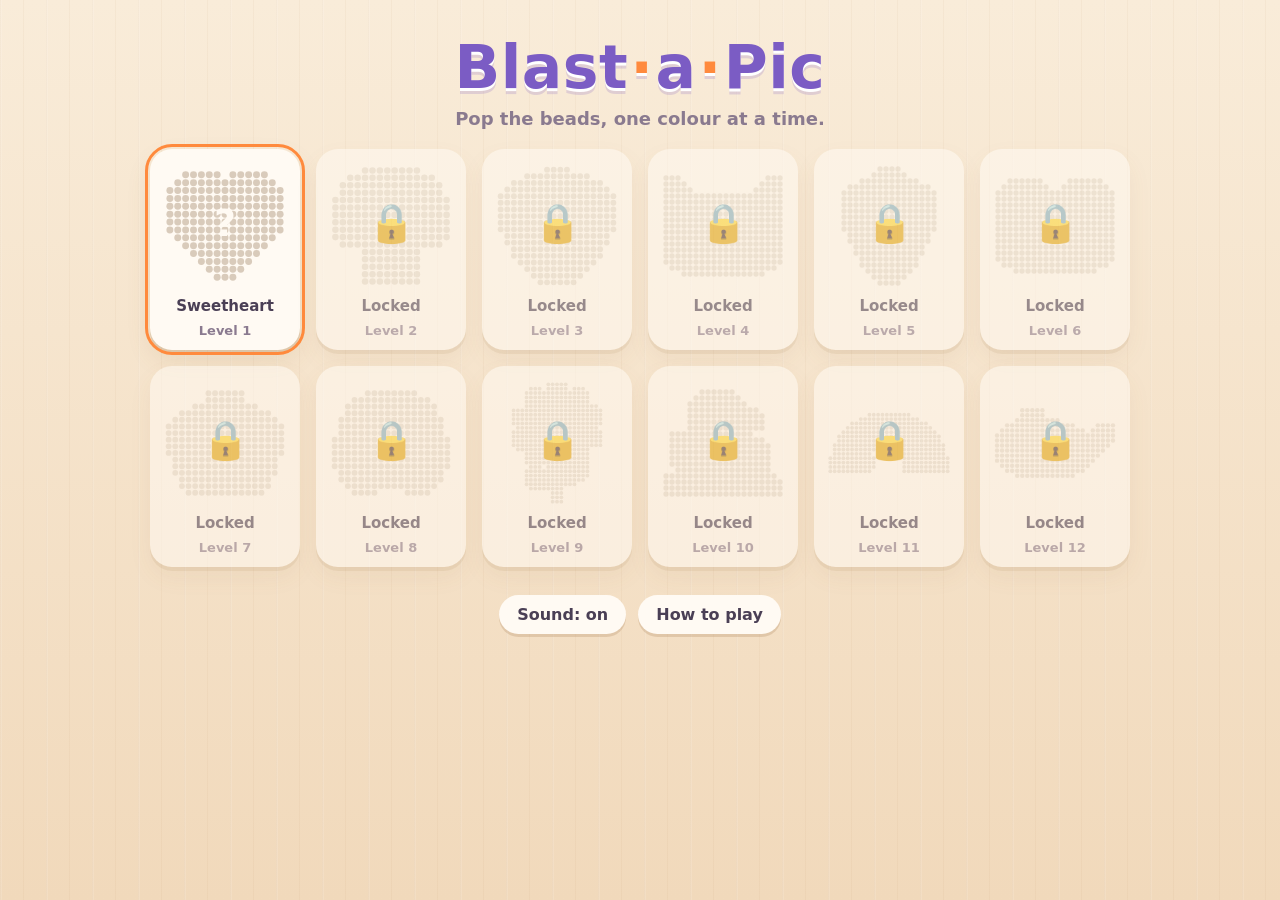
==== index.html @ 26b8d7f8 "Add Blast-a-Pic: an ad-free bead-blasting puzzle web app for iPad Turrets in slots under a bead pict" ====
<!doctype html>
<html lang="en">
<head>
  <meta charset="utf-8">
  <meta name="viewport" content="width=device-width, initial-scale=1, maximum-scale=1, user-scalable=no, viewport-fit=cover">
  <title>Blast-a-Pic</title>
  <meta name="description" content="A calm bead-blasting puzzle. No ads, no lives, no timers.">
  <meta name="apple-mobile-web-app-capable" content="yes">
  <meta name="mobile-web-app-capable" content="yes">
  <meta name="apple-mobile-web-app-status-bar-style" content="default">
  <meta name="apple-mobile-web-app-title" content="Blast-a-Pic">
  <meta name="theme-color" content="#f7e6cf">
  <link rel="manifest" href="manifest.webmanifest">
  <link rel="apple-touch-icon" href="icons/icon-180.png">
  <link rel="icon" type="image/png" href="icons/icon-192.png">
  <link rel="stylesheet" href="css/style.css">
</head>
<body>
  <section id="menu" class="screen">
    <header class="menu-head">
      <h1>Blast<span>·</span>a<span>·</span>Pic</h1>
      <p>Pop the beads, one colour at a time.</p>
    </header>
    <div id="levels" class="levels"></div>
    <footer class="menu-foot">
      <button id="sound-menu" class="chip" type="button">Sound: on</button>
      <button id="howto" class="chip" type="button">How to play</button>
    </footer>
  </section>

  <section id="play" class="screen hidden">
    <canvas id="game"></canvas>
    <header class="hud">
      <button id="btn-home" class="round" type="button" aria-label="Back to pictures">
        <svg viewBox="0 0 24 24"><path d="M3 11.5 12 4l9 7.5M6 10v9h4.5v-5h3v5H18v-9" /></svg>
      </button>
      <div id="title" class="title">Level 1</div>
      <div class="hud-right">
        <button id="btn-undo" class="round" type="button" aria-label="Undo">
          <svg viewBox="0 0 24 24"><path d="M9 7 4 12l5 5M4.5 12H15a5 5 0 0 1 0 10h-2" /></svg>
        </button>
        <button id="btn-restart" class="round" type="button" aria-label="Start again">
          <svg viewBox="0 0 24 24"><path d="M20 12a8 8 0 1 1-2.6-5.9M20 4v5h-5" /></svg>
        </button>
        <button id="btn-speed" class="pill" type="button" aria-label="Speed">1×</button>
      </div>
    </header>
  </section>

  <div id="dialog" class="dialog hidden" role="dialog" aria-modal="true">
    <div class="card">
      <canvas id="dialog-art" width="10" height="10"></canvas>
      <h2 id="dialog-title"></h2>
      <p id="dialog-text"></p>
      <div id="dialog-buttons" class="buttons"></div>
    </div>
  </div>

  <script type="module" src="js/main.js"></script>
</body>
</html>
---- css/style.css ----
:root {
  --bg1: #f9ecd9;
  --bg2: #f1d9bb;
  --ink: #4a3f55;
  --ink-soft: #8a7a8f;
  --accent: #7b5cc4;
  --accent-2: #ff8a3d;
  --card: #fffaf3;
  --font: ui-rounded, "SF Pro Rounded", "Nunito", system-ui, -apple-system, sans-serif;
  --safe-top: env(safe-area-inset-top, 0px);
  --safe-bottom: env(safe-area-inset-bottom, 0px);
}

* { box-sizing: border-box; }

html, body {
  margin: 0;
  height: 100%;
  overflow: hidden;
  overscroll-behavior: none;
  -webkit-user-select: none;
  user-select: none;
  -webkit-touch-callout: none;
  -webkit-tap-highlight-color: transparent;
  touch-action: manipulation;
}

body {
  font-family: var(--font);
  color: var(--ink);
  background:
    repeating-linear-gradient(90deg, rgba(255,255,255,0.12) 0 2px, transparent 2px 46px),
    repeating-linear-gradient(90deg, rgba(160,110,60,0.05) 0 1px, transparent 1px 23px),
    linear-gradient(180deg, var(--bg1), var(--bg2));
}

button { font-family: inherit; color: inherit; cursor: pointer; }

.hidden { display: none !important; }

.screen { position: fixed; inset: 0; }

/* ------------------------------------------------------------ menu */

#menu {
  overflow-y: auto;
  -webkit-overflow-scrolling: touch;
  touch-action: pan-y;
  padding: calc(var(--safe-top) + 24px) 16px calc(var(--safe-bottom) + 24px);
}

.menu-head { text-align: center; margin: 8px 0 20px; }
.menu-head h1 {
  font-size: clamp(36px, 7vw, 60px);
  margin: 0;
  font-weight: 900;
  letter-spacing: 0.5px;
  color: var(--accent);
  text-shadow: 0 3px 0 #fff, 0 6px 0 rgba(123, 92, 196, 0.2);
}
.menu-head h1 span { color: var(--accent-2); padding: 0 2px; }
.menu-head p { margin: 6px 0 0; color: var(--ink-soft); font-size: 18px; font-weight: 600; }

.levels {
  display: grid;
  grid-template-columns: repeat(auto-fill, minmax(150px, 1fr));
  gap: 16px;
  max-width: 980px;
  margin: 0 auto;
}

.level-card {
  border: 0;
  border-radius: 22px;
  background: var(--card);
  box-shadow: 0 4px 0 rgba(150, 105, 60, 0.18), 0 10px 24px rgba(150, 105, 60, 0.12);
  padding: 14px 12px 12px;
  display: flex;
  flex-direction: column;
  align-items: center;
  gap: 8px;
  transition: transform 0.12s ease;
}
.level-card:active { transform: scale(0.96); }
.level-card canvas { width: 100%; aspect-ratio: 1; display: block; }
.level-card .name { font-weight: 800; font-size: 15px; text-align: center; line-height: 1.2; }
.level-card .num { font-size: 13px; font-weight: 700; color: var(--ink-soft); }
.level-card.done .num { color: #2e9a5a; }
.level-card.locked { opacity: 0.55; }
.level-card.next { outline: 3px solid var(--accent-2); outline-offset: 2px; }

.menu-foot { display: flex; justify-content: center; gap: 12px; margin: 28px 0 8px; flex-wrap: wrap; }

.chip, .pill {
  border: 0;
  border-radius: 999px;
  background: var(--card);
  font-weight: 800;
  font-size: 16px;
  padding: 10px 18px;
  box-shadow: 0 3px 0 rgba(150, 105, 60, 0.2);
}
.chip:active, .pill:active, .round:active { transform: translateY(2px); box-shadow: 0 1px 0 rgba(150, 105, 60, 0.2); }

/* ------------------------------------------------------------ play */

#game { position: absolute; inset: 0; width: 100%; height: 100%; touch-action: none; }

.hud {
  position: absolute;
  top: 0; left: 0; right: 0;
  padding: calc(var(--safe-top) + 10px) 14px 0;
  display: flex;
  align-items: center;
  gap: 10px;
  pointer-events: none;
}
.hud > *, .hud-right > * { pointer-events: auto; }
.hud-right { display: flex; gap: 10px; margin-left: auto; }

.title {
  position: absolute;
  left: 50%;
  transform: translateX(-50%);
  background: rgba(255, 250, 243, 0.85);
  border-radius: 999px;
  padding: 8px 18px;
  font-weight: 800;
  font-size: 17px;
  white-space: nowrap;
  max-width: 46vw;
  overflow: hidden;
  text-overflow: ellipsis;
  box-shadow: 0 3px 0 rgba(150, 105, 60, 0.15);
}

.round {
  width: 48px; height: 48px;
  border: 0;
  border-radius: 50%;
  background: var(--card);
  display: grid;
  place-items: center;
  box-shadow: 0 3px 0 rgba(150, 105, 60, 0.2);
}
.round svg { width: 26px; height: 26px; fill: none; stroke: var(--ink); stroke-width: 2.4; stroke-linecap: round; stroke-linejoin: round; }
.round:disabled { opacity: 0.4; }
.pill { height: 48px; min-width: 60px; }

@media (max-width: 560px) {
  .title { position: static; transform: none; max-width: none; flex: 1; text-align: center; font-size: 15px; padding: 8px 10px; }
  .round, .pill { width: 42px; height: 42px; min-width: 42px; padding: 0; }
  .hud-right { gap: 6px; margin-left: 0; }
}

/* ------------------------------------------------------------ dialog */

.dialog {
  position: fixed;
  inset: 0;
  background: rgba(74, 63, 85, 0.35);
  display: grid;
  place-items: center;
  padding: 16px;
  animation: fade 0.25s ease;
  z-index: 10;
}
.card {
  background: var(--card);
  border-radius: 28px;
  padding: 24px 24px 20px;
  width: min(420px, 100%);
  text-align: center;
  box-shadow: 0 6px 0 rgba(150, 105, 60, 0.2), 0 20px 50px rgba(74, 63, 85, 0.25);
  animation: pop 0.35s cubic-bezier(0.2, 1.4, 0.4, 1);
}
.card canvas { width: 180px; height: 180px; display: block; margin: 0 auto 6px; }
.card canvas.none { display: none; }
.card h2 { margin: 6px 0 6px; font-size: 26px; font-weight: 900; }
.card p { margin: 0 0 18px; color: var(--ink-soft); font-size: 17px; font-weight: 600; line-height: 1.4; }
.card ol { text-align: left; padding-left: 22px; margin: 0 0 18px; color: var(--ink); font-size: 16px; font-weight: 600; line-height: 1.45; }
.card li { margin-bottom: 6px; }
.buttons { display: flex; gap: 10px; justify-content: center; flex-wrap: wrap; }
.buttons button {
  border: 0;
  border-radius: 999px;
  padding: 13px 22px;
  font-size: 18px;
  font-weight: 800;
  background: #efe4d6;
  box-shadow: 0 3px 0 rgba(150, 105, 60, 0.25);
}
.buttons button.primary { background: var(--accent); color: #fff; box-shadow: 0 3px 0 #563d99; }
.buttons button:active { transform: translateY(2px); box-shadow: none; }

@keyframes fade { from { opacity: 0; } }
@keyframes pop { from { transform: scale(0.85); opacity: 0; } }
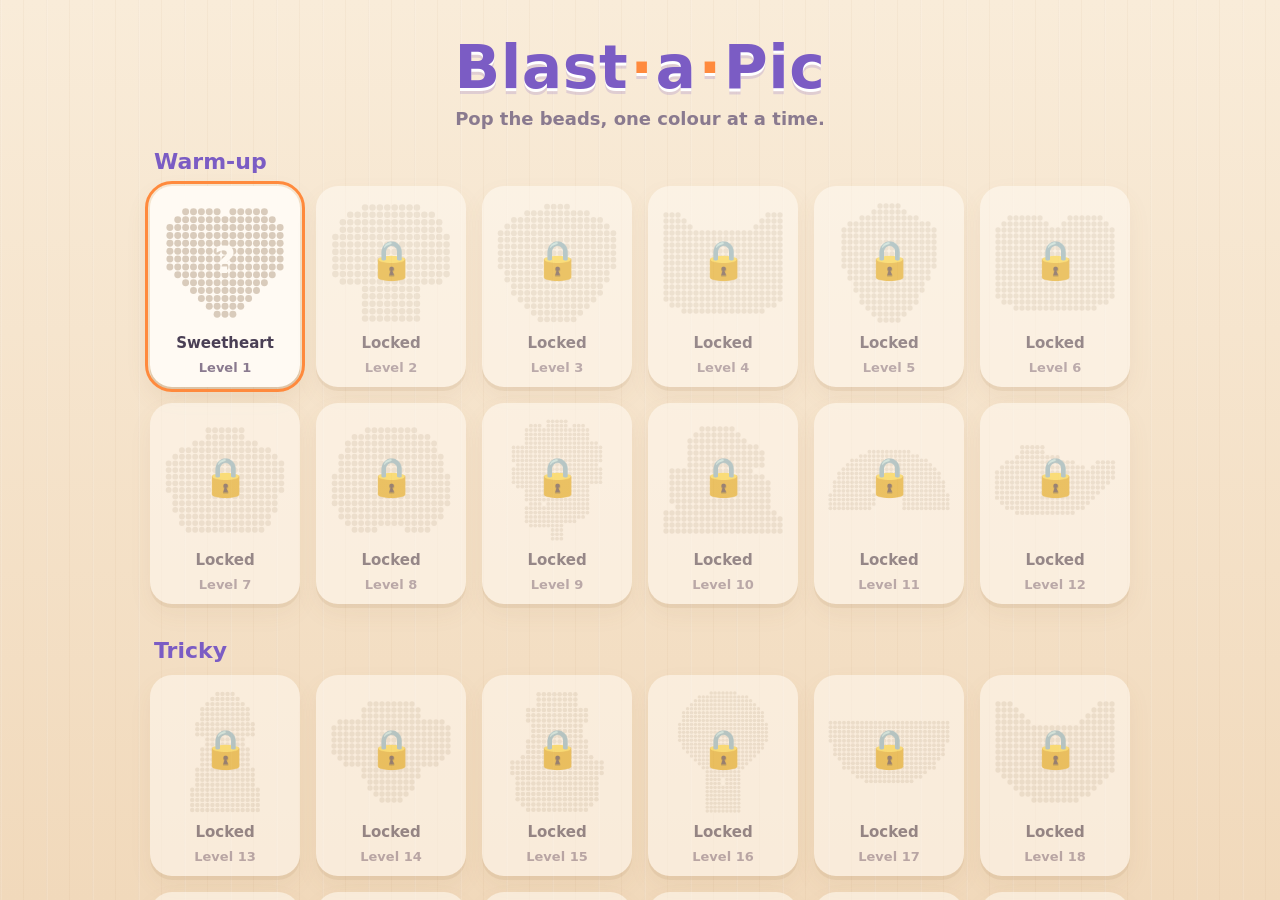
==== commit 6da9ca18: "WIP: Expert levels, About page and secret level (tuning in progress) Adds 10 festive Expert levels (" ====
--- a/index.html
+++ b/index.html
@@ -25,7 +25,29 @@
     <footer class="menu-foot">
       <button id="sound-menu" class="chip" type="button">Sound: on</button>
       <button id="howto" class="chip" type="button">How to play</button>
+      <button id="about-btn" class="chip" type="button">About</button>
     </footer>
+  </section>
+
+  <section id="about" class="screen hidden">
+    <button id="about-back" class="round about-back" type="button" aria-label="Back to pictures">
+      <svg viewBox="0 0 24 24"><path d="M15 5 8 12l7 7" /></svg>
+    </button>
+    <div class="about-card">
+      <button id="secret" class="secret" type="button" aria-label="A secret level">
+        <canvas id="secret-art" width="10" height="10"></canvas>
+      </button>
+      <p id="secret-caption" class="secret-caption">Psst… tap me, if you dare.</p>
+      <h2>About Blast·a·Pic</h2>
+      <p>A little bead-blasting puzzle made by Jolyon Brown for his favourite puzzler.</p>
+      <p>No ads, no lives, no timers, no tricks. Just beads.</p>
+      <nav class="links">
+        <a href="https://jolyonbrown.com" target="_blank" rel="noopener"><b>Blog</b><span>jolyonbrown.com</span></a>
+        <a href="https://github.com/jolyonbrown" target="_blank" rel="noopener"><b>GitHub</b><span>github.com/jolyonbrown</span></a>
+        <a href="https://x.com/eddie_catflap" target="_blank" rel="noopener"><b>X</b><span>@eddie_catflap</span></a>
+        <a href="https://ko-fi.com/eddie_catflap" target="_blank" rel="noopener" class="kofi"><b>Buy me a coffee</b><span>ko-fi.com/eddie_catflap</span></a>
+      </nav>
+    </div>
   </section>
 
   <section id="play" class="screen hidden">
--- a/css/style.css
+++ b/css/style.css
@@ -69,6 +69,15 @@
   margin: 0 auto;
 }
 
+.levels .section {
+  grid-column: 1 / -1;
+  margin: 18px 4px -4px;
+  font-size: 22px;
+  font-weight: 900;
+  color: var(--accent);
+}
+.levels .section:first-child { margin-top: 0; }
+
 .level-card {
   border: 0;
   border-radius: 22px;
@@ -101,6 +110,49 @@
   box-shadow: 0 3px 0 rgba(150, 105, 60, 0.2);
 }
 .chip:active, .pill:active, .round:active { transform: translateY(2px); box-shadow: 0 1px 0 rgba(150, 105, 60, 0.2); }
+
+/* ------------------------------------------------------------ about */
+
+#about {
+  overflow-y: auto;
+  -webkit-overflow-scrolling: touch;
+  touch-action: pan-y;
+  padding: calc(var(--safe-top) + 16px) 16px calc(var(--safe-bottom) + 24px);
+}
+.about-back { position: absolute; top: calc(var(--safe-top) + 10px); left: 14px; }
+.about-card {
+  max-width: 460px;
+  margin: 40px auto 0;
+  background: var(--card);
+  border-radius: 28px;
+  padding: 24px 22px 22px;
+  text-align: center;
+  box-shadow: 0 6px 0 rgba(150, 105, 60, 0.18), 0 16px 40px rgba(150, 105, 60, 0.12);
+}
+.about-card h2 { margin: 6px 0 8px; font-size: 26px; font-weight: 900; color: var(--accent); }
+.about-card p { margin: 0 0 8px; font-size: 17px; font-weight: 600; color: var(--ink-soft); line-height: 1.4; }
+.secret { border: 0; background: none; padding: 0; display: block; margin: 0 auto; }
+.secret canvas { width: 150px; height: 150px; display: block; }
+.secret:active { transform: scale(0.96); }
+.secret-caption { font-size: 14px !important; font-style: italic; margin-bottom: 14px !important; }
+.links { display: grid; gap: 10px; margin-top: 18px; }
+.links a {
+  display: flex;
+  justify-content: space-between;
+  align-items: center;
+  gap: 10px;
+  text-decoration: none;
+  color: var(--ink);
+  background: #f6ecdf;
+  border-radius: 16px;
+  padding: 14px 16px;
+  font-size: 17px;
+  box-shadow: 0 3px 0 rgba(150, 105, 60, 0.18);
+}
+.links a span { color: var(--ink-soft); font-weight: 600; font-size: 15px; }
+.links a:active { transform: translateY(2px); box-shadow: none; }
+.links a.kofi { background: var(--accent); color: #fff; box-shadow: 0 3px 0 #563d99; }
+.links a.kofi span { color: rgba(255, 255, 255, 0.8); }
 
 /* ------------------------------------------------------------ play */
 
